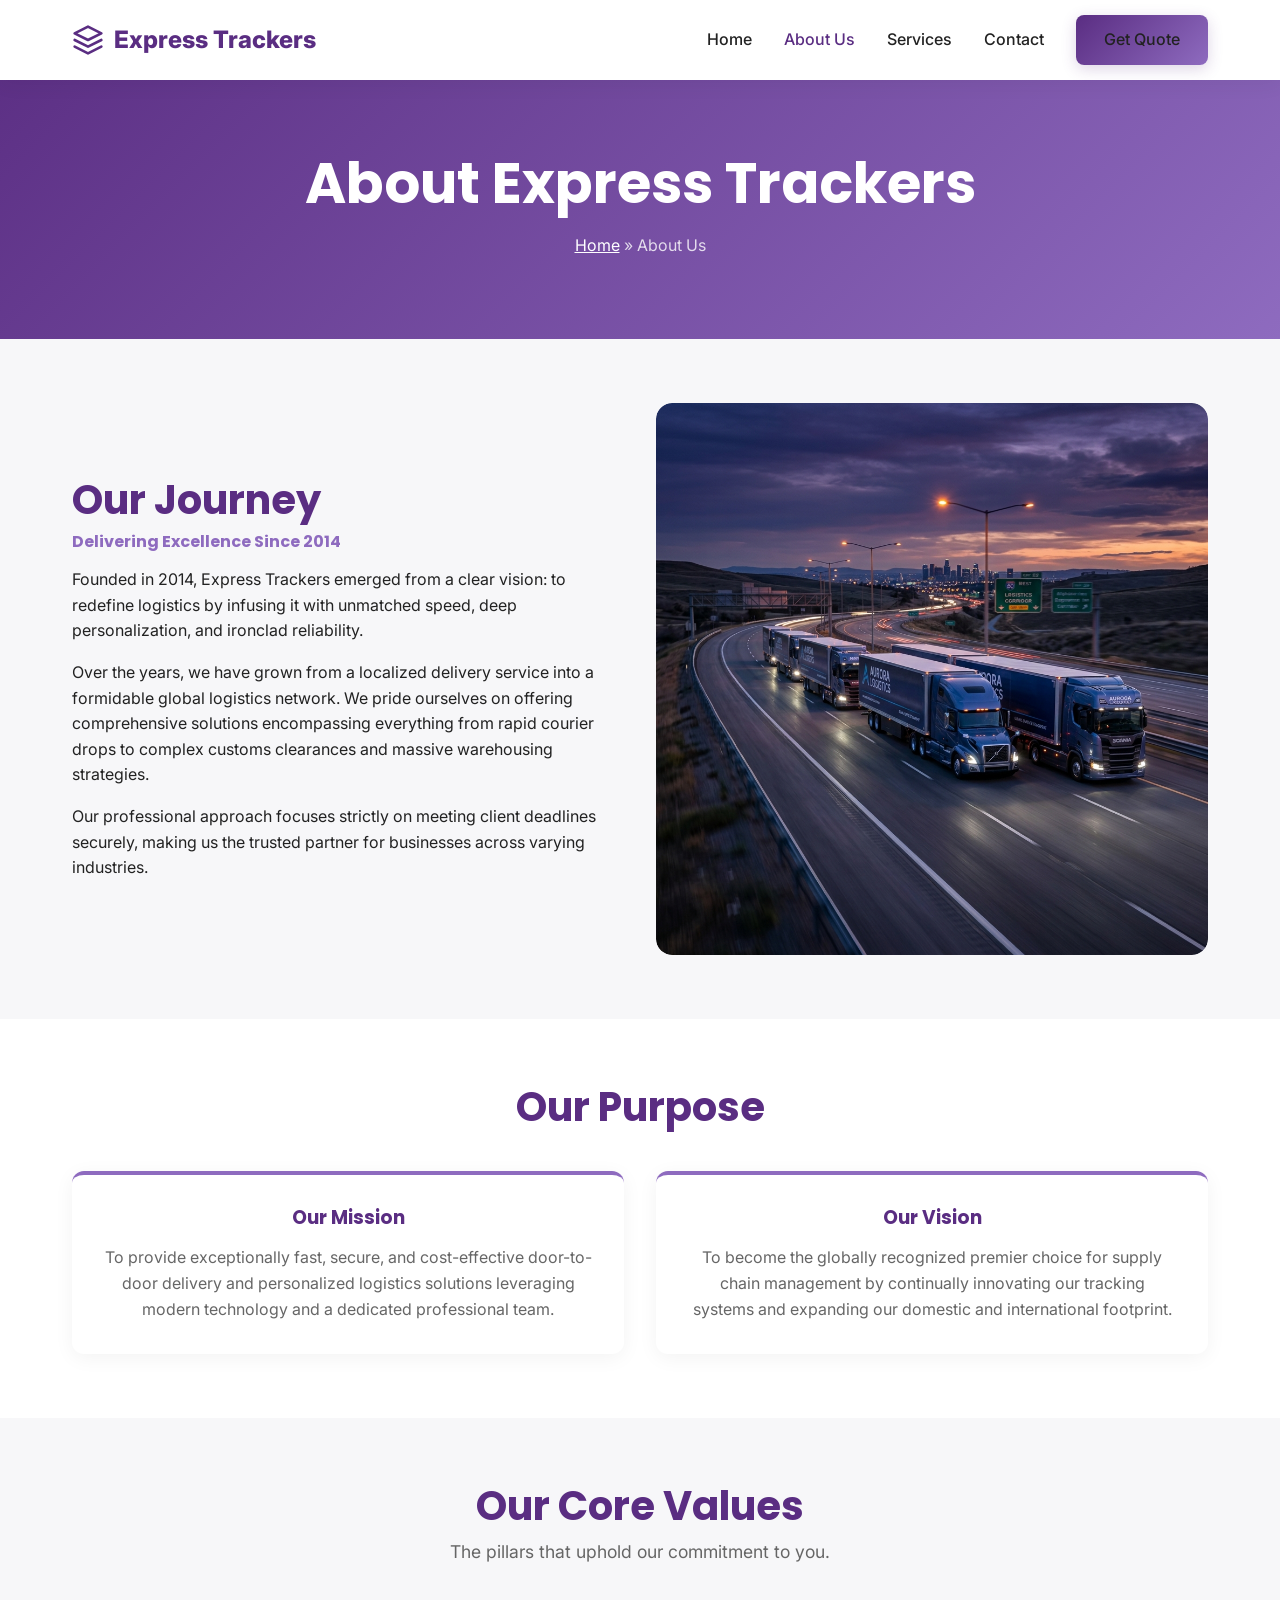
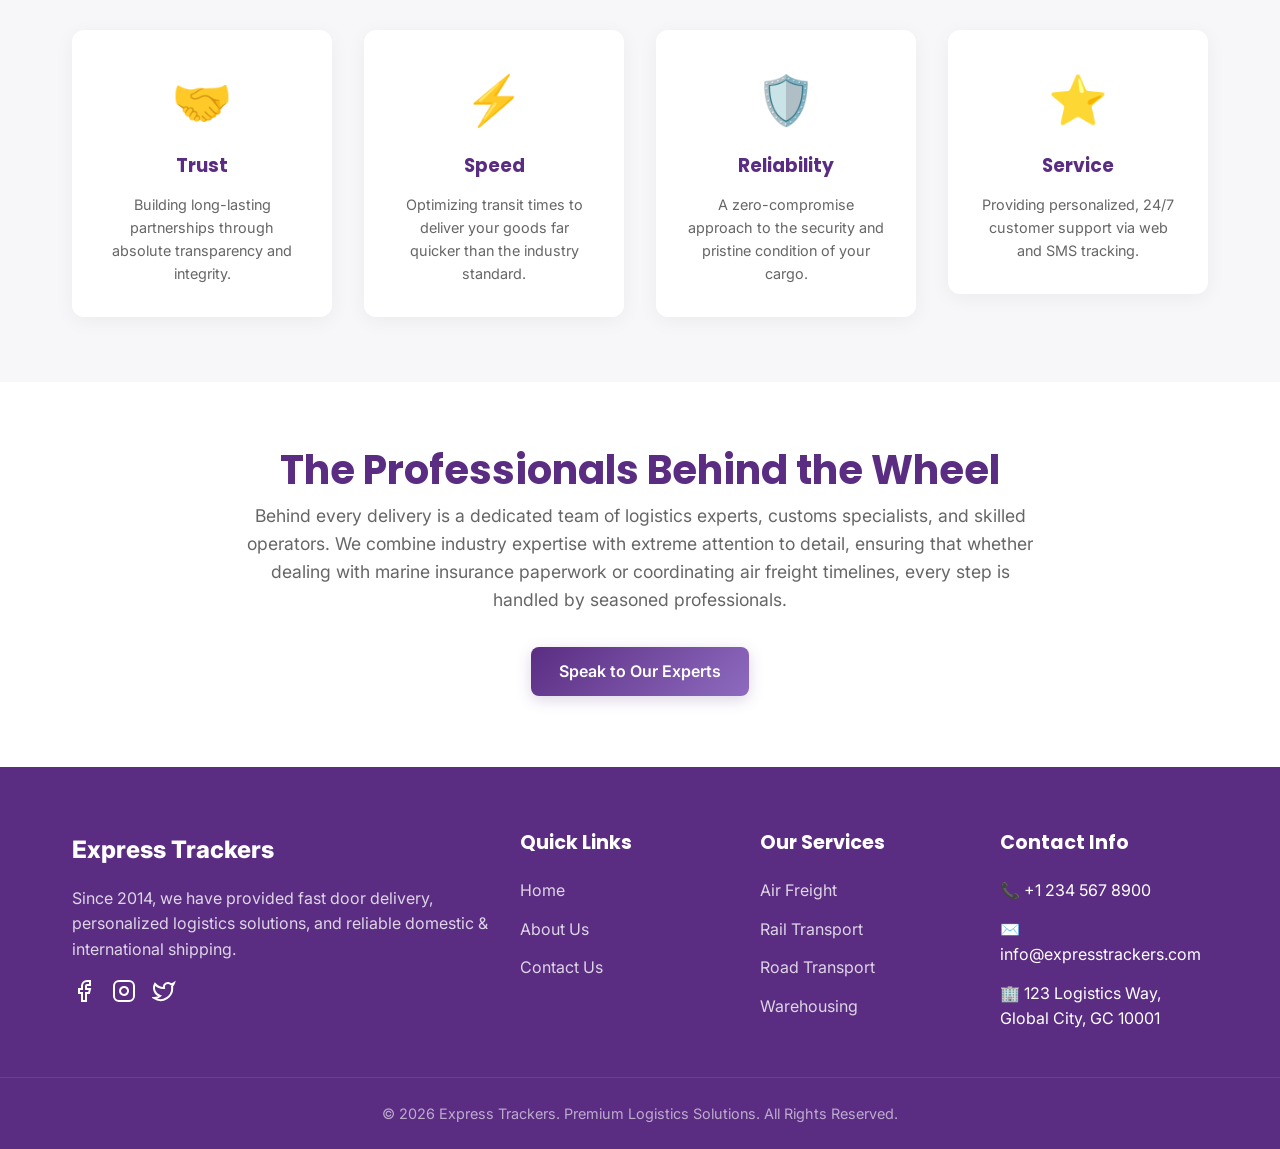
==== about.html @ b06d5b4d "feat: implement core design system, navigation, and scroll animation framework across new project pa" ====
<!DOCTYPE html>
<html lang="en">
<head>
    <meta charset="UTF-8">
    <meta name="viewport" content="width=device-width, initial-scale=1.0">
    <title>About Us | Express Trackers</title>
    <link rel="stylesheet" href="css/design-system.css">
    <link rel="stylesheet" href="css/animations.css">
    <style>
        .page-header {
            background: var(--accent-gradient);
            padding: 150px 0 80px;
            text-align: center;
            color: var(--white);
        }
        .page-header h1 {
            color: var(--white);
            font-size: 3.5rem;
            margin-bottom: 1rem;
        }
        .breadcrumb {
            color: rgba(255,255,255,0.8);
            font-size: 1rem;
        }
        .breadcrumb a {
            color: var(--white);
            text-decoration: underline;
        }
        
        .value-icon {
            font-size: 3rem;
            color: var(--primary);
            margin-bottom: 1rem;
        }
        
        .mission-vision {
            display: flex;
            gap: 2rem;
            margin-top: 2rem;
        }
        .mv-box {
            flex: 1;
            padding: 2rem;
            background: var(--white);
            border-radius: var(--radius-md);
            box-shadow: var(--shadow-soft);
            border-top: 4px solid var(--secondary);
        }
        @media(max-width: 768px) { .mission-vision { flex-direction: column; } }
    </style>
</head>
<body>

    <!-- Header injected by JS -->

    <div class="page-header">
        <div class="container reveal fade-up">
            <h1>About Express Trackers</h1>
            <div class="breadcrumb">
                <a href="index.html">Home</a> &raquo; About Us
            </div>
        </div>
    </div>

    <!-- Story Section -->
    <section class="section">
        <div class="container grid grid-2" style="align-items: center;">
            <div class="reveal slide-in-left">
                <h2 class="section-title">Our Journey</h2>
                <h4 style="color: var(--secondary); margin-bottom: 1rem;">Delivering Excellence Since 2014</h4>
                <p style="margin-bottom: 1rem;">Founded in 2014, Express Trackers emerged from a clear vision: to redefine logistics by infusing it with unmatched speed, deep personalization, and ironclad reliability.</p>
                <p style="margin-bottom: 1rem;">Over the years, we have grown from a localized delivery service into a formidable global logistics network. We pride ourselves on offering comprehensive solutions encompassing everything from rapid courier drops to complex customs clearances and massive warehousing strategies.</p>
                <p>Our professional approach focuses strictly on meeting client deadlines securely, making us the trusted partner for businesses across varying industries.</p>
            </div>
            <div class="reveal slide-in-right img-zoom-container" style="border-radius: var(--radius-lg);">
                <img src="assets/hero_surface.png" alt="Logistics Fleet" style="border-radius: var(--radius-lg); box-shadow: var(--shadow-hover);">
            </div>
        </div>
    </section>

    <!-- Mission & Vision -->
    <section class="section section-bg-white">
        <div class="container text-center reveal fade-up">
            <h2 class="section-title">Our Purpose</h2>
            <div class="mission-vision">
                <div class="mv-box delay-100">
                    <h3 style="color: var(--primary);">Our Mission</h3>
                    <p style="color: var(--text-muted);">To provide exceptionally fast, secure, and cost-effective door-to-door delivery and personalized logistics solutions leveraging modern technology and a dedicated professional team.</p>
                </div>
                <div class="mv-box delay-200">
                    <h3 style="color: var(--primary);">Our Vision</h3>
                    <p style="color: var(--text-muted);">To become the globally recognized premier choice for supply chain management by continually innovating our tracking systems and expanding our domestic and international footprint.</p>
                </div>
            </div>
        </div>
    </section>

    <!-- Core Values -->
    <section class="section text-center">
        <div class="container">
            <h2 class="section-title reveal fade-up">Our Core Values</h2>
            <p class="section-subtitle reveal fade-up">The pillars that uphold our commitment to you.</p>

            <div class="grid grid-4" style="margin-top: 3rem;">
                <div class="card hover-lift reveal fade-up delay-100">
                    <div class="value-icon">🤝</div>
                    <h3>Trust</h3>
                    <p style="color: var(--text-muted); font-size: 0.9rem;">Building long-lasting partnerships through absolute transparency and integrity.</p>
                </div>
                <div class="card hover-lift reveal fade-up delay-200">
                    <div class="value-icon">⚡</div>
                    <h3>Speed</h3>
                    <p style="color: var(--text-muted); font-size: 0.9rem;">Optimizing transit times to deliver your goods far quicker than the industry standard.</p>
                </div>
                <div class="card hover-lift reveal fade-up delay-300">
                    <div class="value-icon">🛡️</div>
                    <h3>Reliability</h3>
                    <p style="color: var(--text-muted); font-size: 0.9rem;">A zero-compromise approach to the security and pristine condition of your cargo.</p>
                </div>
                <div class="card hover-lift reveal fade-up delay-400">
                    <div class="value-icon">⭐</div>
                    <h3>Service</h3>
                    <p style="color: var(--text-muted); font-size: 0.9rem;">Providing personalized, 24/7 customer support via web and SMS tracking.</p>
                </div>
            </div>
        </div>
    </section>

    <!-- Team / Professionalism -->
    <section class="section section-bg-white">
        <div class="container text-center reveal fade-up">
            <h2 class="section-title">The Professionals Behind the Wheel</h2>
            <p style="max-width: 800px; margin: 0 auto 2rem; color: var(--text-muted); font-size: 1.1rem;">
                Behind every delivery is a dedicated team of logistics experts, customs specialists, and skilled operators. 
                We combine industry expertise with extreme attention to detail, ensuring that whether dealing with 
                marine insurance paperwork or coordinating air freight timelines, every step is handled by seasoned professionals.
            </p>
            <a href="contact.html" class="btn btn-primary">Speak to Our Experts</a>
        </div>
    </section>

    <!-- Scripts -->
    <script src="components/nav-footer.js"></script>
    <script src="js/animations.js"></script>
    <script src="js/main.js"></script>
</body>
</html>
---- css/design-system.css ----
/* css/design-system.css */

@import url('https://fonts.googleapis.com/css2?family=Inter:wght@300;400;500;600;700;800&family=Poppins:wght@400;500;600;700&display=swap');

:root {
  /* Colors */
  --primary: #5A2D82;
  --primary-light: #703c9d;
  --secondary: #8E6BBF;
  --bg-color: #F7F7F9;
  --text-dark: #222222;
  --text-muted: #666666;
  --white: #ffffff;
  --accent-gradient: linear-gradient(135deg, #5A2D82, #8E6BBF);
  
  /* Layout & Spacing */
  --container-width: 1200px;
  --spacing-sm: 0.5rem;
  --spacing-md: 1rem;
  --spacing-lg: 2rem;
  --spacing-xl: 4rem;
  --radius-sm: 8px;
  --radius-md: 12px;
  --radius-lg: 16px;
  
  /* Shadows & Transitions */
  --shadow-soft: 0 4px 20px rgba(0, 0, 0, 0.05);
  --shadow-hover: 0 10px 30px rgba(90, 45, 130, 0.15);
  --transition: all 0.3s cubic-bezier(0.25, 0.8, 0.25, 1);
}

/* Base Reset */
* {
  margin: 0;
  padding: 0;
  box-sizing: border-box;
}

body {
  font-family: 'Inter', sans-serif;
  color: var(--text-dark);
  background-color: var(--bg-color);
  line-height: 1.6;
}

h1, h2, h3, h4, h5, h6 {
  font-family: 'Poppins', sans-serif;
  font-weight: 700;
  line-height: 1.2;
  margin-bottom: var(--spacing-md);
  color: var(--primary);
}

a {
  text-decoration: none;
  color: inherit;
  transition: var(--transition);
}

ul {
  list-style: none;
}

img {
  max-width: 100%;
  height: auto;
  display: block;
}

/* Layout Utilities */
.container {
  max-width: var(--container-width);
  margin: 0 auto;
  padding: 0 var(--spacing-lg);
}

.section {
  padding: var(--spacing-xl) 0;
}

.section-bg-white {
  background-color: var(--white);
}

.text-center {
  text-align: center;
}

/* Typography Utilities */
.section-title {
  font-size: 2.5rem;
  margin-bottom: var(--spacing-sm);
  position: relative;
  display: inline-block;
}

.section-subtitle {
  color: var(--text-muted);
  font-size: 1.1rem;
  max-width: 600px;
  margin: 0 auto var(--spacing-xl);
}

/* Components */
.btn {
  display: inline-block;
  padding: 12px 28px;
  border-radius: var(--radius-sm);
  font-weight: 600;
  font-family: 'Inter', sans-serif;
  cursor: pointer;
  transition: var(--transition);
  border: none;
  text-align: center;
}

.btn-primary {
  background: var(--accent-gradient);
  color: var(--white);
  box-shadow: 0 4px 15px rgba(90, 45, 130, 0.2);
}

.btn-primary:hover {
  transform: translateY(-2px);
  box-shadow: 0 8px 25px rgba(90, 45, 130, 0.3);
}

.btn-outline {
  background: transparent;
  color: var(--primary);
  border: 2px solid var(--primary);
}

.btn-outline:hover {
  background: var(--primary);
  color: var(--white);
}

.btn-white {
  background: var(--white);
  color: var(--primary);
  box-shadow: 0 4px 15px rgba(0, 0, 0, 0.1);
}

.btn-white:hover {
  transform: translateY(-2px);
  box-shadow: 0 8px 25px rgba(0, 0, 0, 0.15);
}

/* Cards */
.card {
  background: var(--white);
  border-radius: var(--radius-md);
  padding: var(--spacing-lg);
  box-shadow: var(--shadow-soft);
  transition: var(--transition);
  height: max-content;
}

.card:hover {
  transform: translateY(-5px);
  box-shadow: var(--shadow-hover);
}

/* Form Elements */
.form-control {
  width: 100%;
  padding: 14px 20px;
  border: 1px solid #e0e0e0;
  border-radius: var(--radius-sm);
  font-family: 'Inter', sans-serif;
  font-size: 1rem;
  transition: var(--transition);
  background: var(--bg-color);
}

.form-control:focus {
  outline: none;
  border-color: var(--secondary);
  box-shadow: 0 0 0 3px rgba(142, 107, 191, 0.1);
  background: var(--white);
}

/* Grid System */
.grid {
  display: grid;
  gap: var(--spacing-lg);
}

.grid-2 { grid-template-columns: repeat(auto-fit, minmax(300px, 1fr)); }
.grid-3 { grid-template-columns: repeat(auto-fit, minmax(280px, 1fr)); }
.grid-4 { grid-template-columns: repeat(auto-fit, minmax(240px, 1fr)); }

/* Header & Nav */
header {
  position: fixed;
  top: 0;
  left: 0;
  width: 100%;
  z-index: 1000;
  transition: var(--transition);
  background: var(--white);
  backdrop-filter: blur(10px);
  box-shadow: var(--shadow-soft);
}

.nav-container {
  display: flex;
  justify-content: space-between;
  align-items: center;
  height: 80px;
}

.logo {
  font-size: 1.5rem;
  font-weight: 800;
  color: var(--primary);
  display: flex;
  align-items: center;
  gap: 10px;
}

.nav-links {
  display: flex;
  gap: 2rem;
  align-items: center;
}

.nav-links a {
  font-weight: 500;
  color: var(--text-dark);
}

.nav-links a:hover, .nav-links a.active {
  color: var(--primary);
}

.mobile-menu-btn {
  display: none;
  font-size: 1.5rem;
  cursor: pointer;
  color: var(--primary);
}

/* Footer */
footer {
  background-color: var(--primary);
  color: var(--white);
  padding: var(--spacing-xl) 0 0;
}

.footer-grid {
  display: grid;
  grid-template-columns: 2fr 1fr 1fr 1fr;
  gap: 2rem;
  margin-bottom: 2rem;
}

.footer-col h4 {
  color: var(--white);
  margin-bottom: 1.5rem;
  font-size: 1.2rem;
}

.footer-col p {
  color: rgba(255,255,255,0.8);
  margin-bottom: 1rem;
}

.footer-links li {
  margin-bottom: 0.8rem;
}

.footer-links a {
  color: rgba(255,255,255,0.8);
}

.footer-links a:hover {
  color: var(--white);
  padding-left: 5px;
}

.footer-bottom {
  text-align: center;
  padding: 1.5rem 0;
  border-top: 1px solid rgba(255,255,255,0.1);
  color: rgba(255,255,255,0.6);
  font-size: 0.9rem;
}

/* Navigation tweaks for dark hero sections */
body.home-page header:not(.scrolled) {
  background: transparent !important;
  box-shadow: none !important;
  backdrop-filter: none !important;
}
body.home-page header:not(.scrolled) .nav-links a:not(.btn) {
  color: var(--white) !important;
}
body.home-page header:not(.scrolled) .logo {
  color: var(--white) !important;
}
body.home-page header:not(.scrolled) .mobile-menu-btn {
  color: var(--white) !important;
}

/* Explicitly enforce scrolled state */
header.scrolled {
  background-color: var(--white) !important;
  box-shadow: var(--shadow-soft) !important;
}
body.home-page header.scrolled .nav-links a:not(.btn) {
  color: var(--text-dark) !important;
}
body.home-page header.scrolled .nav-links a:not(.btn):hover {
  color: var(--primary) !important;
}
body.home-page header.scrolled .logo {
  color: var(--primary) !important;
}
body.home-page header.scrolled .mobile-menu-btn {
  color: var(--primary) !important;
}

/* Responsive */
@media (max-width: 992px) {
  .footer-grid { grid-template-columns: 1fr 1fr; }
}

@media (max-width: 768px) {
  .nav-links {
    position: fixed;
    top: 80px;
    left: -100%;
    width: 100%;
    height: calc(100vh - 80px);
    background: var(--white);
    flex-direction: column;
    align-items: center;
    justify-content: center;
    transition: 0.4s ease;
    gap: 2rem;
    font-size: 1.2rem;
  }
  .nav-links.active { left: 0; }
  .mobile-menu-btn { display: block; }
  .footer-grid { grid-template-columns: 1fr; }
}
---- css/animations.css ----
/* css/animations.css */

/* Reveal Animations */
.reveal {
  opacity: 0;
  visibility: hidden;
  will-change: opacity, transform;
}

.reveal.active {
  opacity: 1;
  visibility: visible;
}

.fade-up {
  transform: translateY(40px);
  transition: opacity 0.8s cubic-bezier(0.25, 0.8, 0.25, 1), 
              transform 0.8s cubic-bezier(0.25, 0.8, 0.25, 1);
}

.fade-up.active {
  transform: translateY(0);
}

.slide-in-left {
  transform: translateX(-40px);
  transition: opacity 0.8s cubic-bezier(0.25, 0.8, 0.25, 1), 
              transform 0.8s cubic-bezier(0.25, 0.8, 0.25, 1);
}

.slide-in-left.active {
  transform: translateX(0);
}

.slide-in-right {
  transform: translateX(40px);
  transition: opacity 0.8s cubic-bezier(0.25, 0.8, 0.25, 1), 
              transform 0.8s cubic-bezier(0.25, 0.8, 0.25, 1);
}

.slide-in-right.active {
  transform: translateX(0);
}

/* Add delays for grid items */
.delay-100 { transition-delay: 100ms; }
.delay-200 { transition-delay: 200ms; }
.delay-300 { transition-delay: 300ms; }
.delay-400 { transition-delay: 400ms; }
.delay-500 { transition-delay: 500ms; }

/* Float Animation */
@keyframes float {
  0% { transform: translateY(0px); }
  50% { transform: translateY(-15px); }
  100% { transform: translateY(0px); }
}

.animate-float {
  animation: float 6s ease-in-out infinite;
}

/* Button Ripple & Glow Hover */
.btn {
  position: relative;
  overflow: hidden;
}

.btn::after {
  content: '';
  position: absolute;
  top: 50%;
  left: 50%;
  width: 5px;
  height: 5px;
  background: rgba(255, 255, 255, 0.5);
  opacity: 0;
  border-radius: 100%;
  transform: scale(1, 1) translate(-50%, -50%);
  transform-origin: 50% 50%;
}

@keyframes ripple {
  0% {
    transform: scale(0, 0);
    opacity: 0.5;
  }
  100% {
    transform: scale(100, 100);
    opacity: 0;
  }
}

.btn:active::after {
  animation: ripple 0.6s ease-out;
}

/* Hero Slider Animations */
@keyframes zoomInOut {
  0% { transform: scale(1); }
  50% { transform: scale(1.05); }
  100% { transform: scale(1); }
}

.hero-slide {
  position: absolute;
  top: 0;
  left: 0;
  width: 100%;
  height: 100%;
  opacity: 0;
  transition: opacity 0.8s ease-in-out;
  z-index: 1;
}

.hero-slide.active {
  opacity: 1;
  z-index: 2;
}

.hero-slide.active .hero-bg img {
  animation: zoomInOut 10s ease-in-out infinite;
}

.hero-content h1, .hero-content p, .hero-content .cta-group {
  opacity: 0;
  transform: translateY(30px);
  transition: all 0.8s cubic-bezier(0.25, 0.8, 0.25, 1);
}

.hero-slide.active .hero-content h1 {
  opacity: 1;
  transform: translateY(0);
  transition-delay: 0.2s;
}

.hero-slide.active .hero-content p {
  opacity: 1;
  transform: translateY(0);
  transition-delay: 0.4s;
}

.hero-slide.active .hero-content .cta-group {
  opacity: 1;
  transform: translateY(0);
  transition-delay: 0.6s;
}

/* Card Hover List Effect */
.hover-lift {
  transition: transform 0.3s ease, box-shadow 0.3s ease;
}

.hover-lift:hover {
  transform: translateY(-8px);
  box-shadow: 0 15px 30px rgba(90, 45, 130, 0.15);
}

/* Image Scale on Hover (for service cards) */
.img-zoom-container {
  overflow: hidden;
  border-radius: var(--radius-sm);
}

.img-zoom-container img {
  transition: transform 0.5s ease;
}

.card:hover .img-zoom-container img {
  transform: scale(1.1);
}
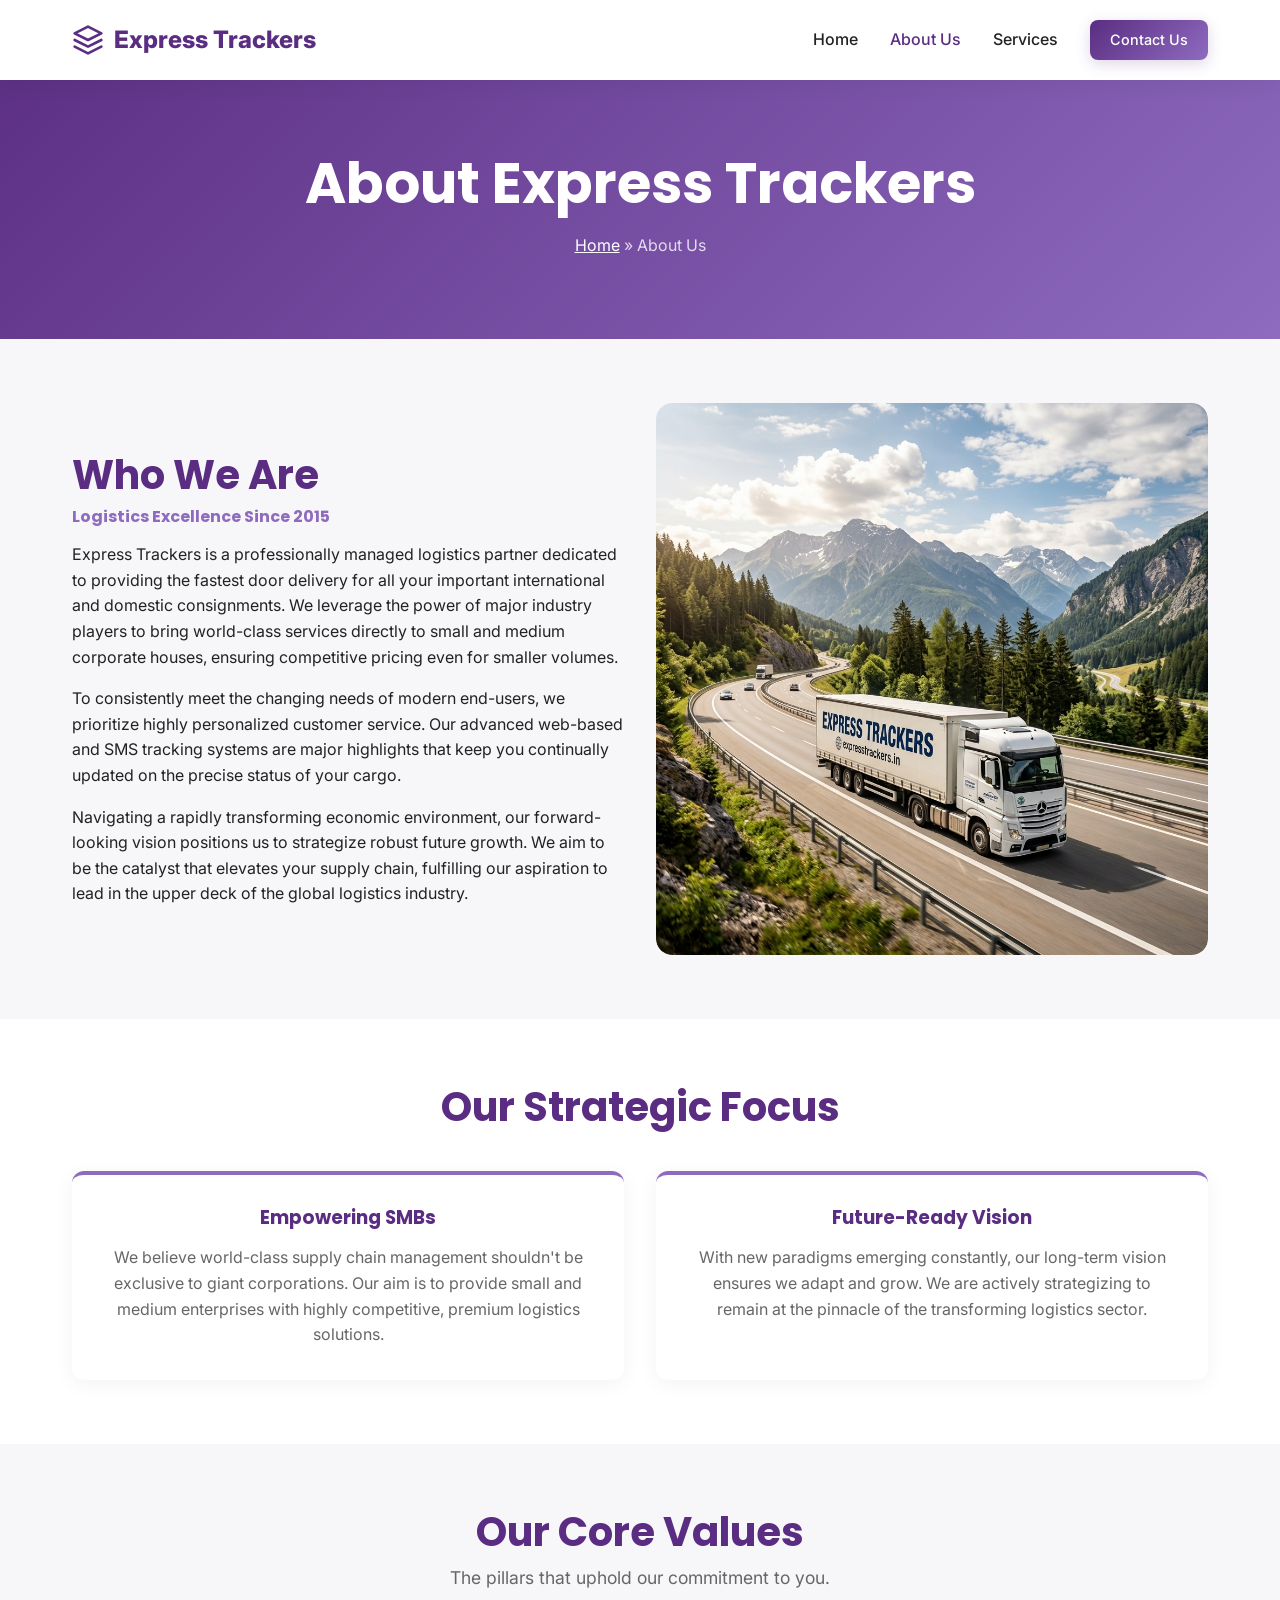
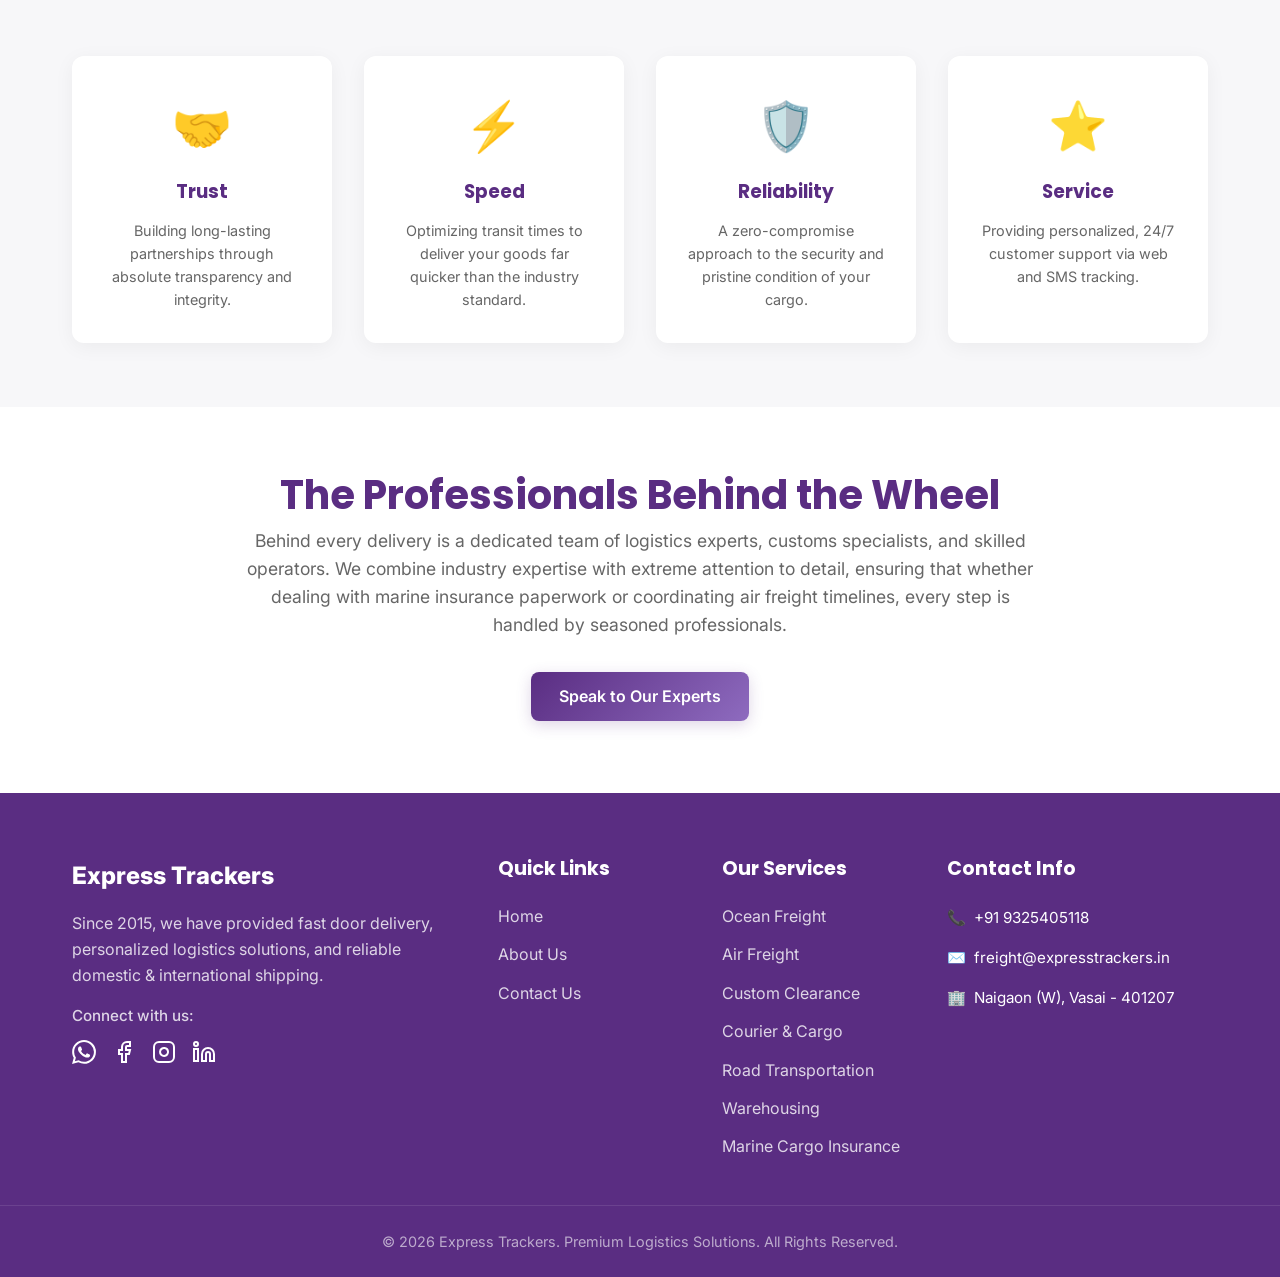
==== commit c0d21a0f: "feat: update contact information, add social links, and improve layout formatting across site pages" ====
--- a/about.html
+++ b/about.html
@@ -1,5 +1,6 @@
 <!DOCTYPE html>
 <html lang="en">
+
 <head>
     <meta charset="UTF-8">
     <meta name="viewport" content="width=device-width, initial-scale=1.0">
@@ -13,31 +14,35 @@
             text-align: center;
             color: var(--white);
         }
+
         .page-header h1 {
             color: var(--white);
             font-size: 3.5rem;
             margin-bottom: 1rem;
         }
+
         .breadcrumb {
-            color: rgba(255,255,255,0.8);
+            color: rgba(255, 255, 255, 0.8);
             font-size: 1rem;
         }
+
         .breadcrumb a {
             color: var(--white);
             text-decoration: underline;
         }
-        
+
         .value-icon {
             font-size: 3rem;
             color: var(--primary);
             margin-bottom: 1rem;
         }
-        
+
         .mission-vision {
             display: flex;
             gap: 2rem;
             margin-top: 2rem;
         }
+
         .mv-box {
             flex: 1;
             padding: 2rem;
@@ -46,9 +51,15 @@
             box-shadow: var(--shadow-soft);
             border-top: 4px solid var(--secondary);
         }
-        @media(max-width: 768px) { .mission-vision { flex-direction: column; } }
+
+        @media(max-width: 768px) {
+            .mission-vision {
+                flex-direction: column;
+            }
+        }
     </style>
 </head>
+
 <body>
 
     <!-- Header injected by JS -->
@@ -66,14 +77,22 @@
     <section class="section">
         <div class="container grid grid-2" style="align-items: center;">
             <div class="reveal slide-in-left">
-                <h2 class="section-title">Our Journey</h2>
-                <h4 style="color: var(--secondary); margin-bottom: 1rem;">Delivering Excellence Since 2014</h4>
-                <p style="margin-bottom: 1rem;">Founded in 2014, Express Trackers emerged from a clear vision: to redefine logistics by infusing it with unmatched speed, deep personalization, and ironclad reliability.</p>
-                <p style="margin-bottom: 1rem;">Over the years, we have grown from a localized delivery service into a formidable global logistics network. We pride ourselves on offering comprehensive solutions encompassing everything from rapid courier drops to complex customs clearances and massive warehousing strategies.</p>
-                <p>Our professional approach focuses strictly on meeting client deadlines securely, making us the trusted partner for businesses across varying industries.</p>
+                <h2 class="section-title">Who We Are</h2>
+                <h4 style="color: var(--secondary); margin-bottom: 1rem;">Logistics Excellence Since 2015</h4>
+                <p style="margin-bottom: 1rem;">Express Trackers is a professionally managed logistics partner dedicated
+                    to providing the fastest door delivery for all your important international and domestic
+                    consignments. We leverage the power of major industry players to bring world-class services directly
+                    to small and medium corporate houses, ensuring competitive pricing even for smaller volumes.</p>
+                <p style="margin-bottom: 1rem;">To consistently meet the changing needs of modern end-users, we
+                    prioritize highly personalized customer service. Our advanced web-based and SMS tracking systems are
+                    major highlights that keep you continually updated on the precise status of your cargo.</p>
+                <p>Navigating a rapidly transforming economic environment, our forward-looking vision positions us to
+                    strategize robust future growth. We aim to be the catalyst that elevates your supply chain,
+                    fulfilling our aspiration to lead in the upper deck of the global logistics industry.</p>
             </div>
             <div class="reveal slide-in-right img-zoom-container" style="border-radius: var(--radius-lg);">
-                <img src="assets/hero_surface.png" alt="Logistics Fleet" style="border-radius: var(--radius-lg); box-shadow: var(--shadow-hover);">
+                <img src="assets/hero_surface.png" alt="Logistics Fleet"
+                    style="border-radius: var(--radius-lg); box-shadow: var(--shadow-hover);">
             </div>
         </div>
     </section>
@@ -81,15 +100,19 @@
     <!-- Mission & Vision -->
     <section class="section section-bg-white">
         <div class="container text-center reveal fade-up">
-            <h2 class="section-title">Our Purpose</h2>
+            <h2 class="section-title">Our Strategic Focus</h2>
             <div class="mission-vision">
                 <div class="mv-box delay-100">
-                    <h3 style="color: var(--primary);">Our Mission</h3>
-                    <p style="color: var(--text-muted);">To provide exceptionally fast, secure, and cost-effective door-to-door delivery and personalized logistics solutions leveraging modern technology and a dedicated professional team.</p>
+                    <h3 style="color: var(--primary);">Empowering SMBs</h3>
+                    <p style="color: var(--text-muted);">We believe world-class supply chain management shouldn't be
+                        exclusive to giant corporations. Our aim is to provide small and medium enterprises with highly
+                        competitive, premium logistics solutions.</p>
                 </div>
                 <div class="mv-box delay-200">
-                    <h3 style="color: var(--primary);">Our Vision</h3>
-                    <p style="color: var(--text-muted);">To become the globally recognized premier choice for supply chain management by continually innovating our tracking systems and expanding our domestic and international footprint.</p>
+                    <h3 style="color: var(--primary);">Future-Ready Vision</h3>
+                    <p style="color: var(--text-muted);">With new paradigms emerging constantly, our long-term vision
+                        ensures we adapt and grow. We are actively strategizing to remain at the pinnacle of the
+                        transforming logistics sector.</p>
                 </div>
             </div>
         </div>
@@ -105,22 +128,26 @@
                 <div class="card hover-lift reveal fade-up delay-100">
                     <div class="value-icon">🤝</div>
                     <h3>Trust</h3>
-                    <p style="color: var(--text-muted); font-size: 0.9rem;">Building long-lasting partnerships through absolute transparency and integrity.</p>
+                    <p style="color: var(--text-muted); font-size: 0.9rem;">Building long-lasting partnerships through
+                        absolute transparency and integrity.</p>
                 </div>
                 <div class="card hover-lift reveal fade-up delay-200">
                     <div class="value-icon">⚡</div>
                     <h3>Speed</h3>
-                    <p style="color: var(--text-muted); font-size: 0.9rem;">Optimizing transit times to deliver your goods far quicker than the industry standard.</p>
+                    <p style="color: var(--text-muted); font-size: 0.9rem;">Optimizing transit times to deliver your
+                        goods far quicker than the industry standard.</p>
                 </div>
                 <div class="card hover-lift reveal fade-up delay-300">
                     <div class="value-icon">🛡️</div>
                     <h3>Reliability</h3>
-                    <p style="color: var(--text-muted); font-size: 0.9rem;">A zero-compromise approach to the security and pristine condition of your cargo.</p>
+                    <p style="color: var(--text-muted); font-size: 0.9rem;">A zero-compromise approach to the security
+                        and pristine condition of your cargo.</p>
                 </div>
                 <div class="card hover-lift reveal fade-up delay-400">
                     <div class="value-icon">⭐</div>
                     <h3>Service</h3>
-                    <p style="color: var(--text-muted); font-size: 0.9rem;">Providing personalized, 24/7 customer support via web and SMS tracking.</p>
+                    <p style="color: var(--text-muted); font-size: 0.9rem;">Providing personalized, 24/7 customer
+                        support via web and SMS tracking.</p>
                 </div>
             </div>
         </div>
@@ -131,9 +158,11 @@
         <div class="container text-center reveal fade-up">
             <h2 class="section-title">The Professionals Behind the Wheel</h2>
             <p style="max-width: 800px; margin: 0 auto 2rem; color: var(--text-muted); font-size: 1.1rem;">
-                Behind every delivery is a dedicated team of logistics experts, customs specialists, and skilled operators. 
-                We combine industry expertise with extreme attention to detail, ensuring that whether dealing with 
-                marine insurance paperwork or coordinating air freight timelines, every step is handled by seasoned professionals.
+                Behind every delivery is a dedicated team of logistics experts, customs specialists, and skilled
+                operators.
+                We combine industry expertise with extreme attention to detail, ensuring that whether dealing with
+                marine insurance paperwork or coordinating air freight timelines, every step is handled by seasoned
+                professionals.
             </p>
             <a href="contact.html" class="btn btn-primary">Speak to Our Experts</a>
         </div>
@@ -144,4 +173,5 @@
     <script src="js/animations.js"></script>
     <script src="js/main.js"></script>
 </body>
-</html>
+
+</html>
--- a/css/design-system.css
+++ b/css/design-system.css
@@ -154,12 +154,19 @@
   padding: var(--spacing-lg);
   box-shadow: var(--shadow-soft);
   transition: var(--transition);
-  height: max-content;
+  height: 100%;
+  display: flex;
+  flex-direction: column;
 }
 
 .card:hover {
   transform: translateY(-5px);
   box-shadow: var(--shadow-hover);
+}
+
+.card > a:last-child,
+.card > .btn:last-child {
+  margin-top: auto;
 }
 
 /* Form Elements */
@@ -235,6 +242,12 @@
   color: var(--primary);
 }
 
+.nav-links .btn {
+  padding: 8px 20px;
+  font-size: 0.9rem;
+  color: var(--white) !important;
+}
+
 .mobile-menu-btn {
   display: none;
   font-size: 1.5rem;
@@ -251,8 +264,8 @@
 
 .footer-grid {
   display: grid;
-  grid-template-columns: 2fr 1fr 1fr 1fr;
-  gap: 2rem;
+  grid-template-columns: 2fr 1fr 1fr 1.3fr;
+  gap: 1.5rem;
   margin-bottom: 2rem;
 }
 
@@ -288,39 +301,7 @@
   font-size: 0.9rem;
 }
 
-/* Navigation tweaks for dark hero sections */
-body.home-page header:not(.scrolled) {
-  background: transparent !important;
-  box-shadow: none !important;
-  backdrop-filter: none !important;
-}
-body.home-page header:not(.scrolled) .nav-links a:not(.btn) {
-  color: var(--white) !important;
-}
-body.home-page header:not(.scrolled) .logo {
-  color: var(--white) !important;
-}
-body.home-page header:not(.scrolled) .mobile-menu-btn {
-  color: var(--white) !important;
-}
-
-/* Explicitly enforce scrolled state */
-header.scrolled {
-  background-color: var(--white) !important;
-  box-shadow: var(--shadow-soft) !important;
-}
-body.home-page header.scrolled .nav-links a:not(.btn) {
-  color: var(--text-dark) !important;
-}
-body.home-page header.scrolled .nav-links a:not(.btn):hover {
-  color: var(--primary) !important;
-}
-body.home-page header.scrolled .logo {
-  color: var(--primary) !important;
-}
-body.home-page header.scrolled .mobile-menu-btn {
-  color: var(--primary) !important;
-}
+
 
 /* Responsive */
 @media (max-width: 992px) {
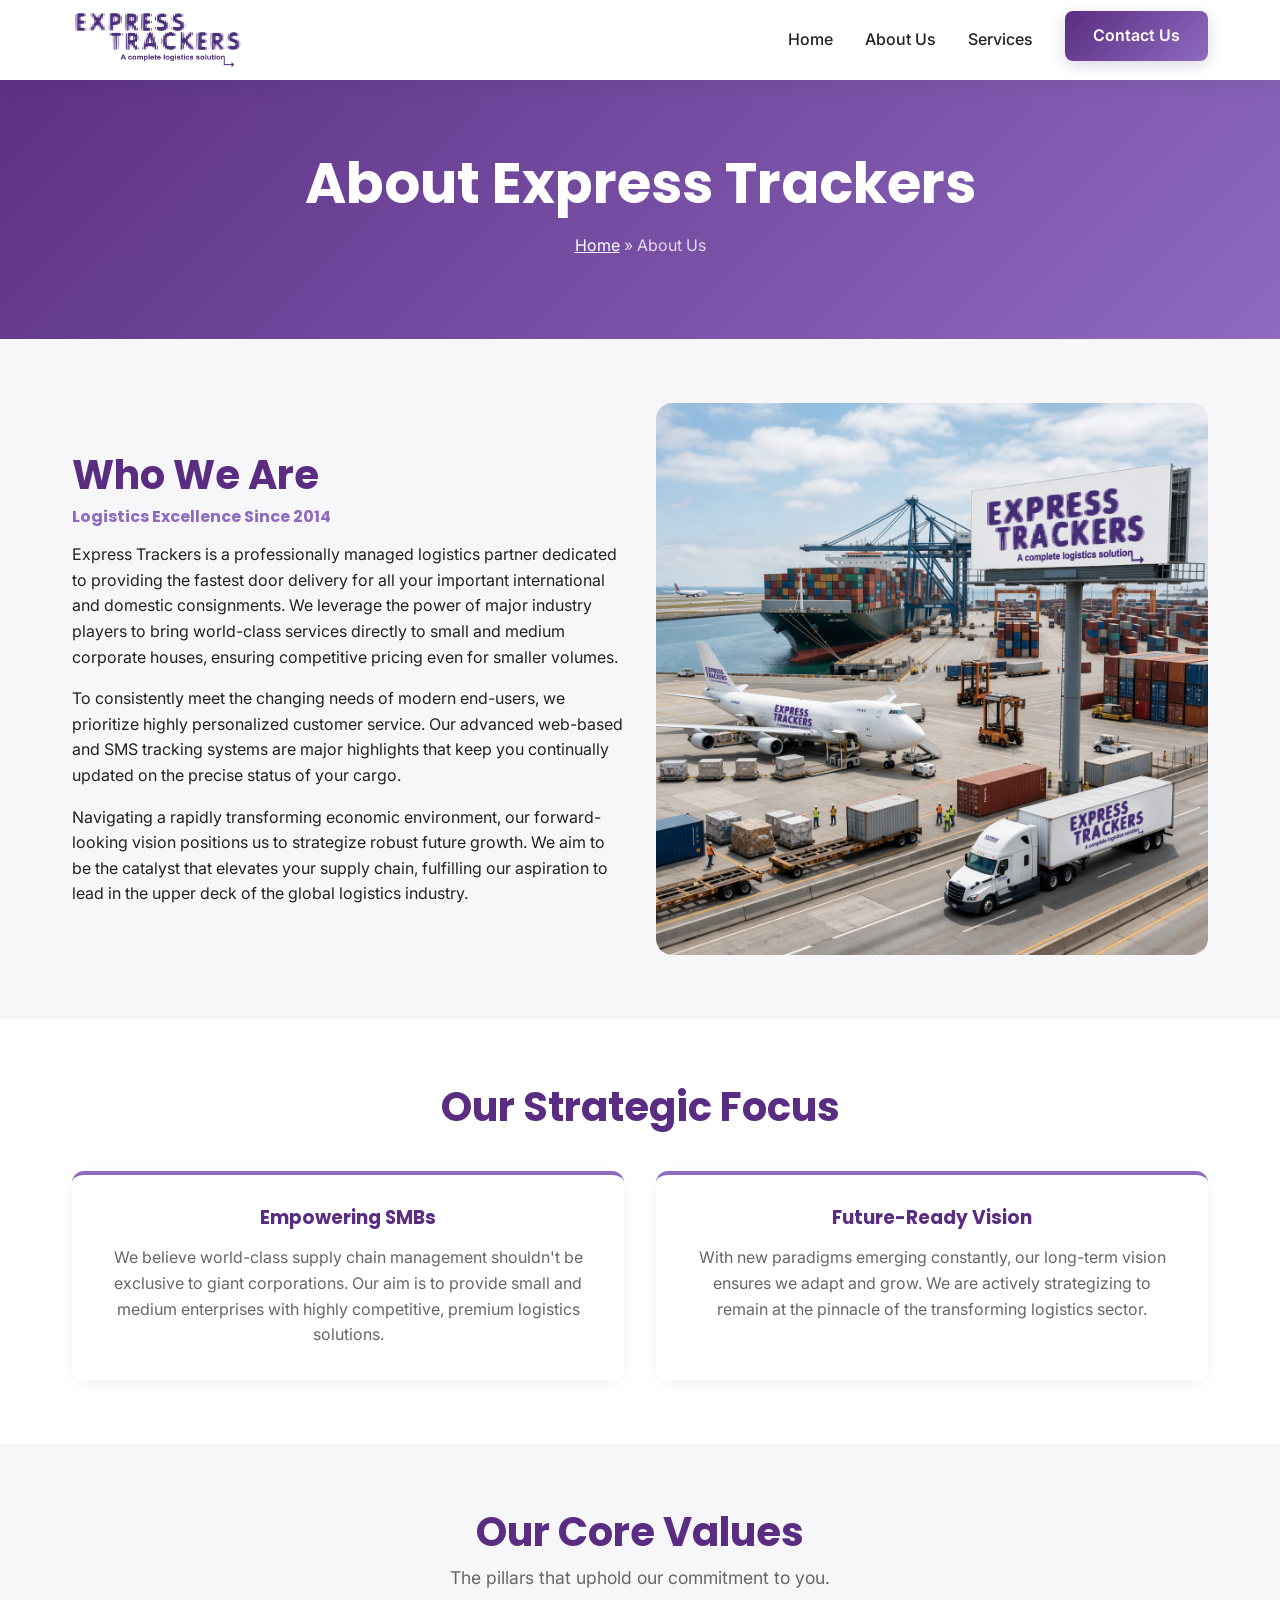
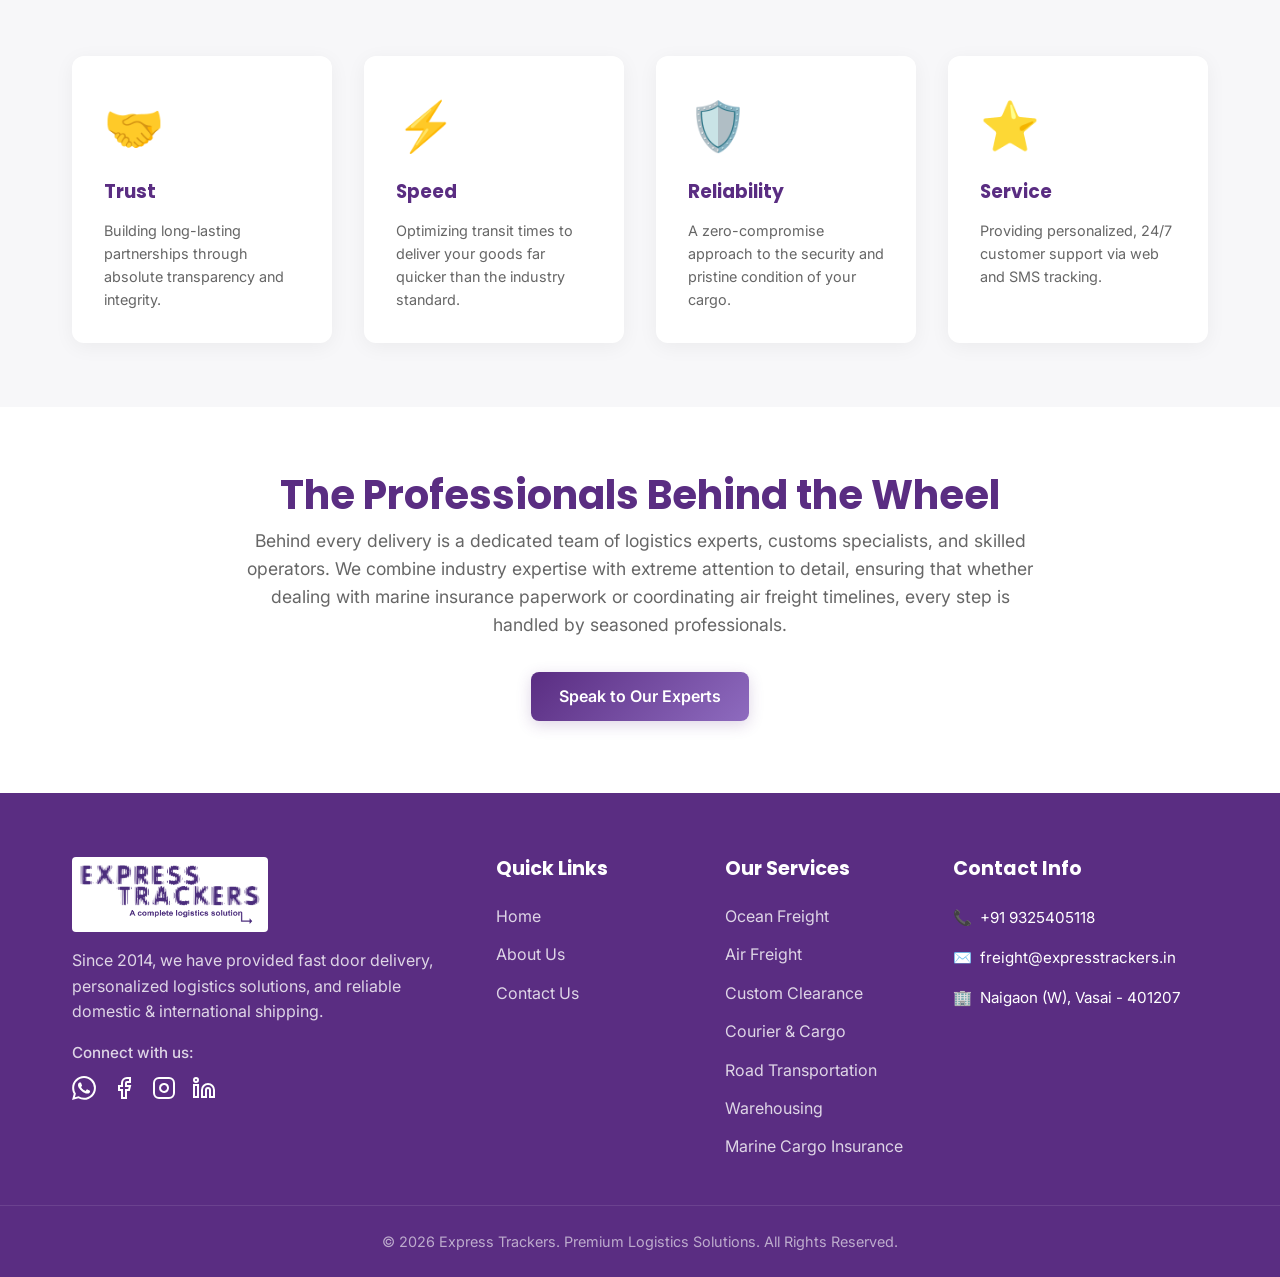
==== commit 5e1cbe64: "feat: add new assets, optimize service page SEO, and clean up URL routing" ====
--- a/about.html
+++ b/about.html
@@ -4,6 +4,9 @@
 <head>
     <meta charset="UTF-8">
     <meta name="viewport" content="width=device-width, initial-scale=1.0">
+    <meta name="description" content="Learn about Express Trackers, a professionally managed logistics partner offering fast delivery and premium supply chain solutions since 2014.">
+    <meta name="keywords" content="about us, logistics company, express trackers, supply chain management, logistics experts">
+    <meta name="author" content="Express Trackers">
     <title>About Us | Express Trackers</title>
     <link rel="stylesheet" href="css/design-system.css">
     <link rel="stylesheet" href="css/animations.css">
@@ -58,6 +61,7 @@
             }
         }
     </style>
+    <link rel="icon" type="image/png" href="/assets/favicon.png">
 </head>
 
 <body>
@@ -68,7 +72,7 @@
         <div class="container reveal fade-up">
             <h1>About Express Trackers</h1>
             <div class="breadcrumb">
-                <a href="index.html">Home</a> &raquo; About Us
+                <a href="/">Home</a> &raquo; About Us
             </div>
         </div>
     </div>
@@ -78,7 +82,7 @@
         <div class="container grid grid-2" style="align-items: center;">
             <div class="reveal slide-in-left">
                 <h2 class="section-title">Who We Are</h2>
-                <h4 style="color: var(--secondary); margin-bottom: 1rem;">Logistics Excellence Since 2015</h4>
+                <h4 style="color: var(--secondary); margin-bottom: 1rem;">Logistics Excellence Since 2014</h4>
                 <p style="margin-bottom: 1rem;">Express Trackers is a professionally managed logistics partner dedicated
                     to providing the fastest door delivery for all your important international and domestic
                     consignments. We leverage the power of major industry players to bring world-class services directly
@@ -91,7 +95,7 @@
                     fulfilling our aspiration to lead in the upper deck of the global logistics industry.</p>
             </div>
             <div class="reveal slide-in-right img-zoom-container" style="border-radius: var(--radius-lg);">
-                <img src="assets/hero_surface.png" alt="Logistics Fleet"
+                <img src="assets/about_us.png" alt="Logistics Corporate Office"
                     style="border-radius: var(--radius-lg); box-shadow: var(--shadow-hover);">
             </div>
         </div>
@@ -164,7 +168,7 @@
                 marine insurance paperwork or coordinating air freight timelines, every step is handled by seasoned
                 professionals.
             </p>
-            <a href="contact.html" class="btn btn-primary">Speak to Our Experts</a>
+            <a href="contact" class="btn btn-primary">Speak to Our Experts</a>
         </div>
     </section>
 
--- a/css/design-system.css
+++ b/css/design-system.css
@@ -157,6 +157,7 @@
   height: 100%;
   display: flex;
   flex-direction: column;
+  text-align: left;
 }
 
 .card:hover {
@@ -231,6 +232,15 @@
   display: flex;
   gap: 2rem;
   align-items: center;
+  margin-left: auto;
+}
+
+.nav-actions {
+  margin-left: 2rem;
+}
+
+.mobile-only-btn {
+  display: none !important;
 }
 
 .nav-links a {
@@ -265,7 +275,7 @@
 .footer-grid {
   display: grid;
   grid-template-columns: 2fr 1fr 1fr 1.3fr;
-  gap: 1.5rem;
+  gap: 2rem;
   margin-bottom: 2rem;
 }
 
@@ -325,5 +335,68 @@
   }
   .nav-links.active { left: 0; }
   .mobile-menu-btn { display: block; }
-  .footer-grid { grid-template-columns: 1fr; }
-}
+  .nav-actions { display: none; }
+  .mobile-only-btn { display: inline-block !important; margin-top: 1rem; }
+  
+  .footer-grid { 
+    grid-template-columns: 1fr 1fr; 
+    text-align: center;
+  }
+  .footer-col:first-child, .footer-col:last-child {
+    grid-column: span 2;
+  }
+  .footer-col .logo {
+    justify-content: center;
+  }
+  .footer-col .social-links div {
+    justify-content: center;
+  }
+  .footer-col ul li {
+    justify-content: center;
+  }
+
+  .slider-nav {
+    top: auto;
+    bottom: 80px;
+    transform: none;
+  }
+}
+
+/* Testimonial Slider */
+.testimonial-slider-container {
+    position: relative;
+    overflow: hidden;
+    margin-top: 3rem;
+    padding-bottom: 3rem;
+}
+.testimonial-track {
+    display: flex;
+    transition: transform 0.4s ease;
+    gap: 2rem;
+    align-items: stretch;
+}
+.testimonial-slide {
+    flex: 0 0 100%;
+}
+@media (min-width: 768px) {
+    .testimonial-slide {
+        flex: 0 0 calc(50% - 1rem);
+    }
+}
+@media (min-width: 992px) {
+    .testimonial-slide {
+        flex: 0 0 calc(33.333% - 1.33rem);
+    }
+}
+.test-dot {
+    width: 12px;
+    height: 12px;
+    border-radius: 50%;
+    background: rgba(90, 45, 130, 0.2);
+    cursor: pointer;
+    transition: var(--transition);
+}
+.test-dot.active {
+    background: var(--primary);
+    transform: scale(1.2);
+}
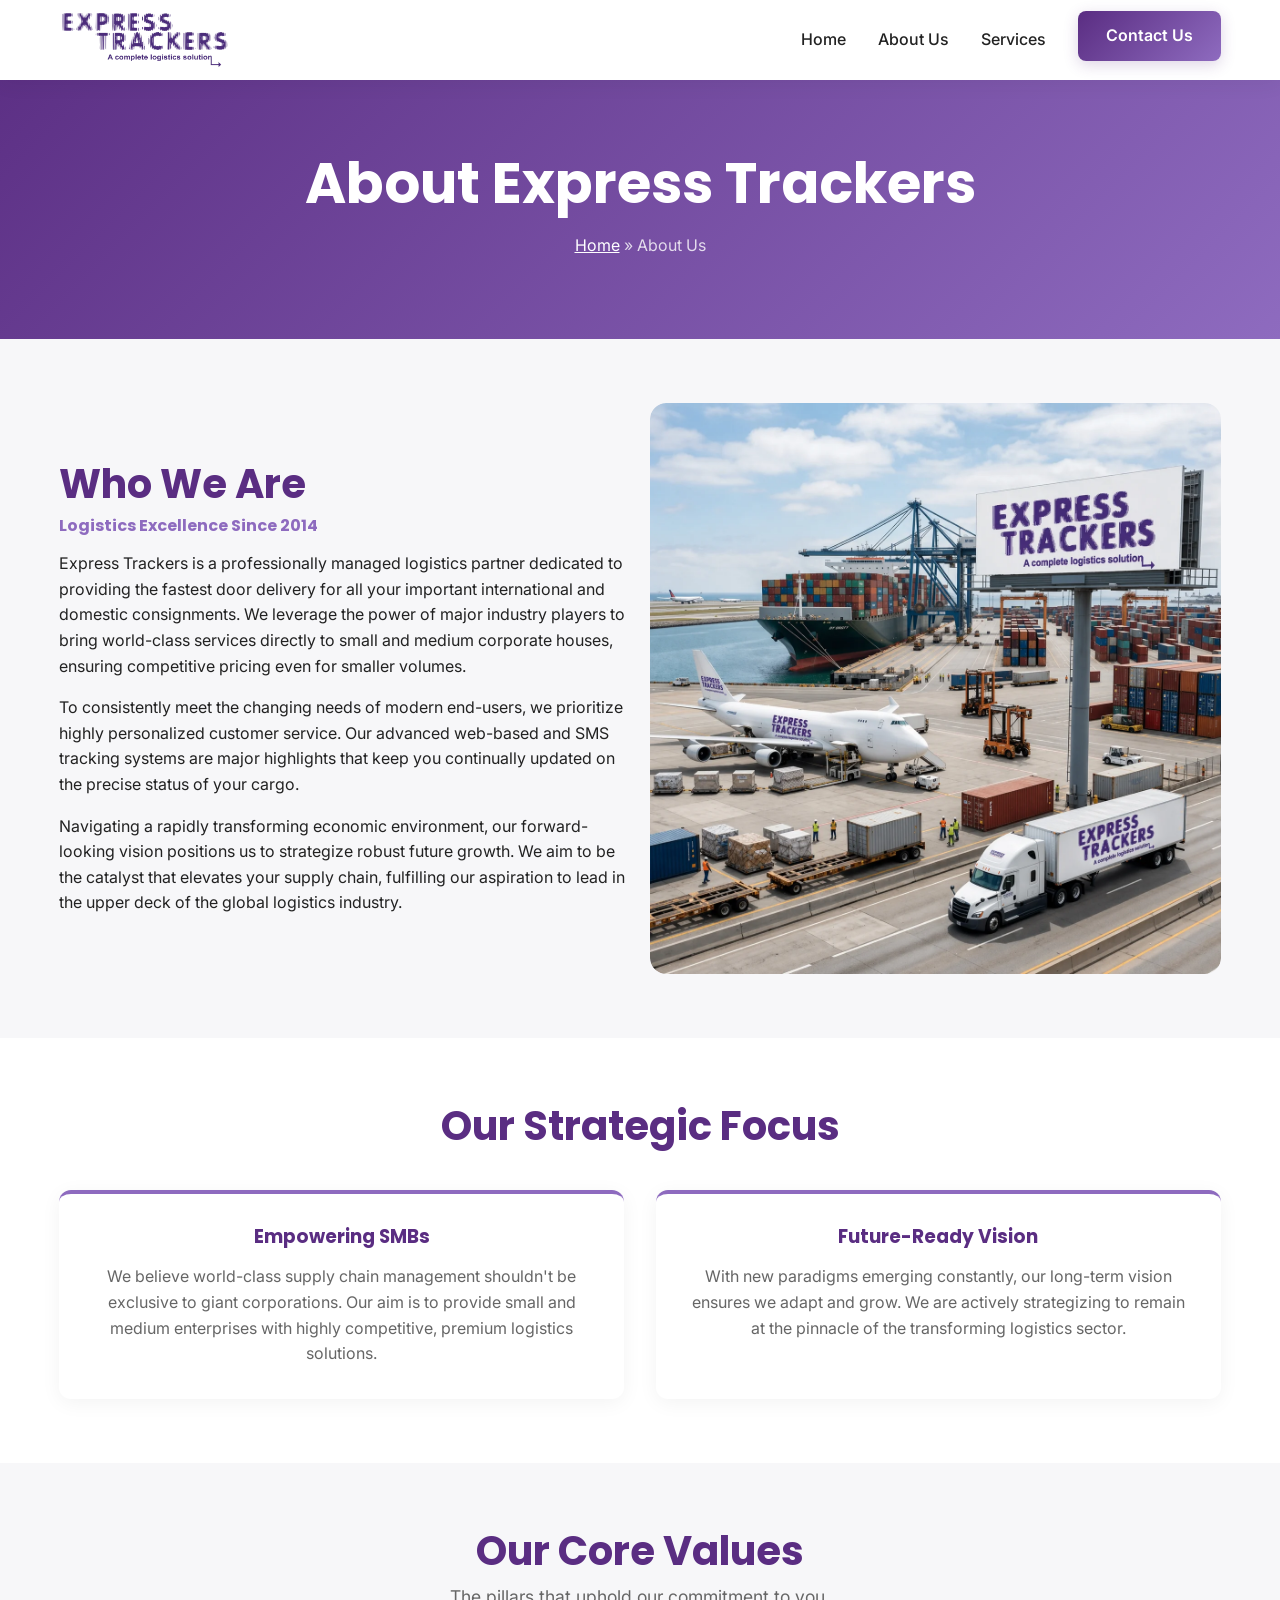
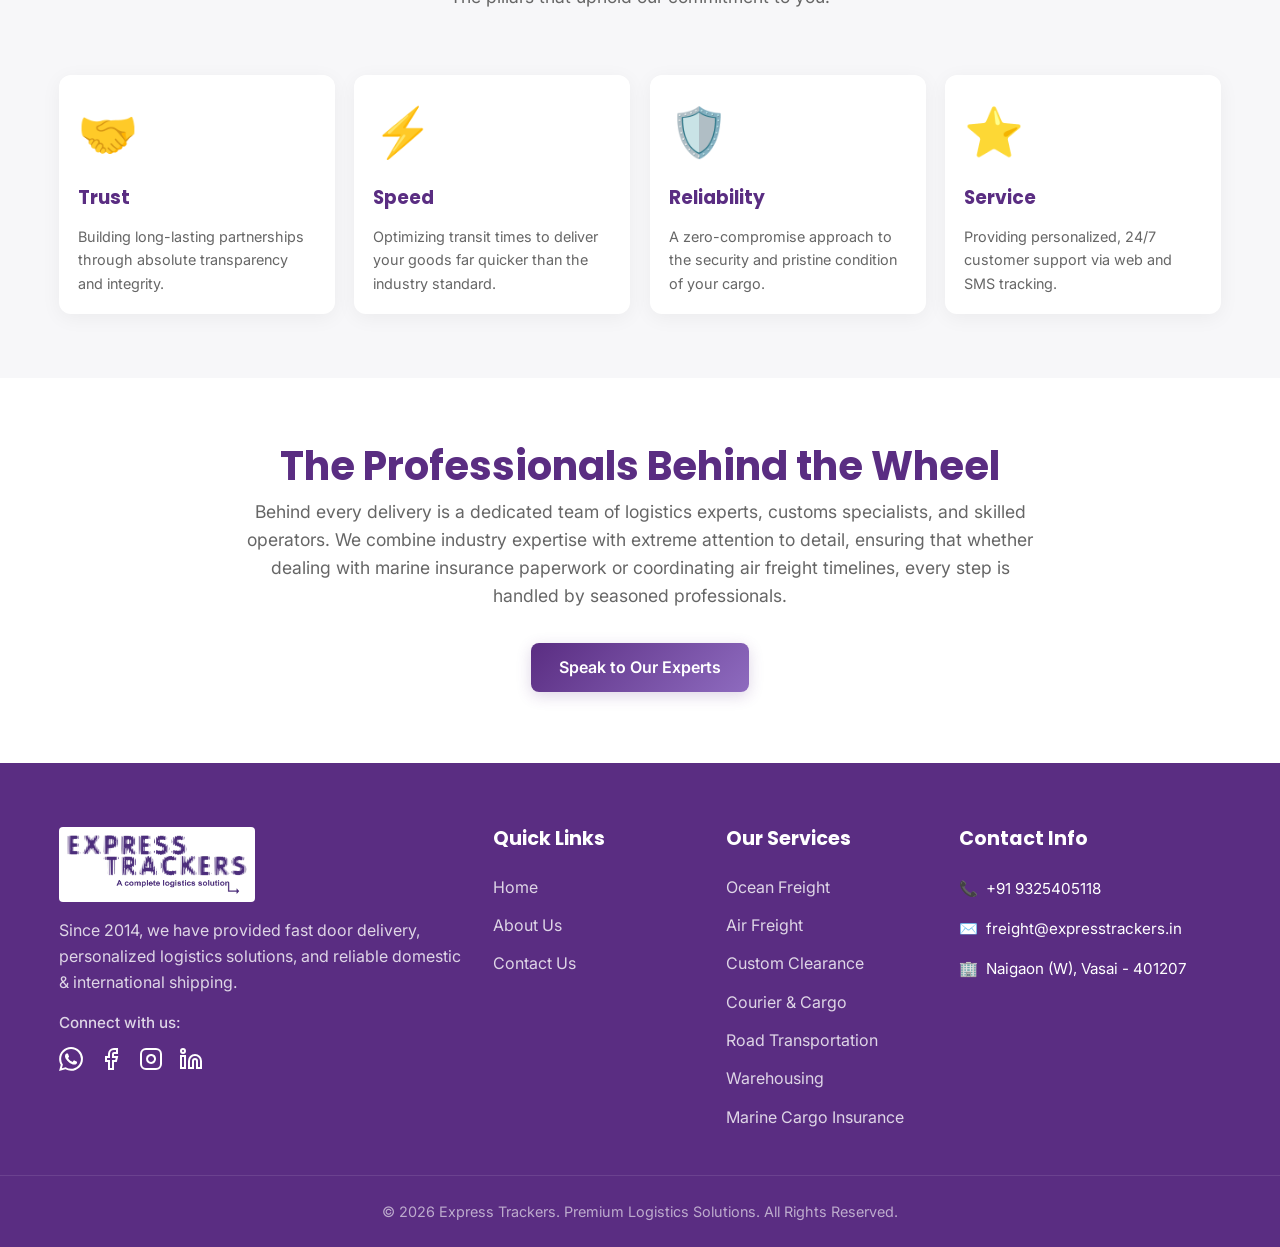
==== commit 2d2ea96d: "refactor: migrate assets to WebP, optimize CSS animations and layout, and defer script loading for i" ====
--- a/about.html
+++ b/about.html
@@ -62,6 +62,9 @@
         }
     </style>
     <link rel="icon" type="image/png" href="/assets/favicon.png">
+    <script src="components/nav-footer.js" defer></script>
+    <script src="js/animations.js" defer></script>
+    <script src="js/main.js" defer></script>
 </head>
 
 <body>
@@ -95,8 +98,8 @@
                     fulfilling our aspiration to lead in the upper deck of the global logistics industry.</p>
             </div>
             <div class="reveal slide-in-right img-zoom-container" style="border-radius: var(--radius-lg);">
-                <img src="assets/about_us.png" alt="Logistics Corporate Office"
-                    style="border-radius: var(--radius-lg); box-shadow: var(--shadow-hover);">
+                <img src="assets/about_us.webp" alt="Logistics Corporate Office"
+                    style="border-radius: var(--radius-lg); box-shadow: var(--shadow-hover);" loading="lazy" decoding="async">
             </div>
         </div>
     </section>
@@ -173,9 +176,6 @@
     </section>
 
     <!-- Scripts -->
-    <script src="components/nav-footer.js"></script>
-    <script src="js/animations.js"></script>
-    <script src="js/main.js"></script>
 </body>
 
 </html>
--- a/css/design-system.css
+++ b/css/design-system.css
@@ -17,7 +17,7 @@
   --container-width: 1200px;
   --spacing-sm: 0.5rem;
   --spacing-md: 1rem;
-  --spacing-lg: 2rem;
+  --spacing-lg: 1.2rem;
   --spacing-xl: 4rem;
   --radius-sm: 8px;
   --radius-md: 12px;
@@ -41,6 +41,10 @@
   color: var(--text-dark);
   background-color: var(--bg-color);
   line-height: 1.6;
+  overflow-x: hidden;
+}
+html {
+  overflow-x: hidden;
 }
 
 h1, h2, h3, h4, h5, h6 {
@@ -162,7 +166,7 @@
 
 .card:hover {
   transform: translateY(-5px);
-  box-shadow: var(--shadow-hover);
+  box-shadow: var(--shadow-soft);
 }
 
 .card > a:last-child,
@@ -339,11 +343,12 @@
   .mobile-only-btn { display: inline-block !important; margin-top: 1rem; }
   
   .footer-grid { 
-    grid-template-columns: 1fr 1fr; 
+    grid-template-columns: 1fr; 
     text-align: center;
+    gap: 3rem;
   }
   .footer-col:first-child, .footer-col:last-child {
-    grid-column: span 2;
+    grid-column: span 1;
   }
   .footer-col .logo {
     justify-content: center;
@@ -356,9 +361,7 @@
   }
 
   .slider-nav {
-    top: auto;
-    bottom: 80px;
-    transform: none;
+    display: none;
   }
 }
 
@@ -367,7 +370,6 @@
     position: relative;
     overflow: hidden;
     margin-top: 3rem;
-    padding-bottom: 3rem;
 }
 .testimonial-track {
     display: flex;
@@ -377,6 +379,11 @@
 }
 .testimonial-slide {
     flex: 0 0 100%;
+    height: auto !important;
+}
+.testimonial-slide:hover {
+    transform: none;
+    box-shadow: var(--shadow-soft); /* Revert to default shadow instead of hover shadow */
 }
 @media (min-width: 768px) {
     .testimonial-slide {
--- a/css/animations.css
+++ b/css/animations.css
@@ -14,8 +14,8 @@
 
 .fade-up {
   transform: translateY(40px);
-  transition: opacity 0.8s cubic-bezier(0.25, 0.8, 0.25, 1), 
-              transform 0.8s cubic-bezier(0.25, 0.8, 0.25, 1);
+  transition: opacity 0.8s cubic-bezier(0.25, 0.8, 0.25, 1),
+    transform 0.8s cubic-bezier(0.25, 0.8, 0.25, 1);
 }
 
 .fade-up.active {
@@ -24,8 +24,8 @@
 
 .slide-in-left {
   transform: translateX(-40px);
-  transition: opacity 0.8s cubic-bezier(0.25, 0.8, 0.25, 1), 
-              transform 0.8s cubic-bezier(0.25, 0.8, 0.25, 1);
+  transition: opacity 0.8s cubic-bezier(0.25, 0.8, 0.25, 1),
+    transform 0.8s cubic-bezier(0.25, 0.8, 0.25, 1);
 }
 
 .slide-in-left.active {
@@ -34,8 +34,8 @@
 
 .slide-in-right {
   transform: translateX(40px);
-  transition: opacity 0.8s cubic-bezier(0.25, 0.8, 0.25, 1), 
-              transform 0.8s cubic-bezier(0.25, 0.8, 0.25, 1);
+  transition: opacity 0.8s cubic-bezier(0.25, 0.8, 0.25, 1),
+    transform 0.8s cubic-bezier(0.25, 0.8, 0.25, 1);
 }
 
 .slide-in-right.active {
@@ -43,17 +43,39 @@
 }
 
 /* Add delays for grid items */
-.delay-100 { transition-delay: 100ms; }
-.delay-200 { transition-delay: 200ms; }
-.delay-300 { transition-delay: 300ms; }
-.delay-400 { transition-delay: 400ms; }
-.delay-500 { transition-delay: 500ms; }
+.delay-100 {
+  transition-delay: 100ms;
+}
+
+.delay-200 {
+  transition-delay: 200ms;
+}
+
+.delay-300 {
+  transition-delay: 300ms;
+}
+
+.delay-400 {
+  transition-delay: 400ms;
+}
+
+.delay-500 {
+  transition-delay: 500ms;
+}
 
 /* Float Animation */
 @keyframes float {
-  0% { transform: translateY(0px); }
-  50% { transform: translateY(-15px); }
-  100% { transform: translateY(0px); }
+  0% {
+    transform: translateY(0px);
+  }
+
+  50% {
+    transform: translateY(-15px);
+  }
+
+  100% {
+    transform: translateY(0px);
+  }
 }
 
 .animate-float {
@@ -85,6 +107,7 @@
     transform: scale(0, 0);
     opacity: 0.5;
   }
+
   100% {
     transform: scale(100, 100);
     opacity: 0;
@@ -97,9 +120,17 @@
 
 /* Hero Slider Animations */
 @keyframes zoomInOut {
-  0% { transform: scale(1); }
-  50% { transform: scale(1.05); }
-  100% { transform: scale(1); }
+  0% {
+    transform: scale(1);
+  }
+
+  50% {
+    transform: scale(1.05);
+  }
+
+  100% {
+    transform: scale(1);
+  }
 }
 
 .hero-slide {
@@ -122,7 +153,9 @@
   animation: zoomInOut 10s ease-in-out infinite;
 }
 
-.hero-content h1, .hero-content p, .hero-content .cta-group {
+.hero-content h1,
+.hero-content p,
+.hero-content .cta-group {
   opacity: 0;
   transform: translateY(30px);
   transition: all 0.8s cubic-bezier(0.25, 0.8, 0.25, 1);
@@ -153,7 +186,6 @@
 
 .hover-lift:hover {
   transform: translateY(-8px);
-  box-shadow: 0 15px 30px rgba(90, 45, 130, 0.15);
 }
 
 /* Image Scale on Hover (for service cards) */
@@ -168,4 +200,4 @@
 
 .card:hover .img-zoom-container img {
   transform: scale(1.1);
-}
+}
